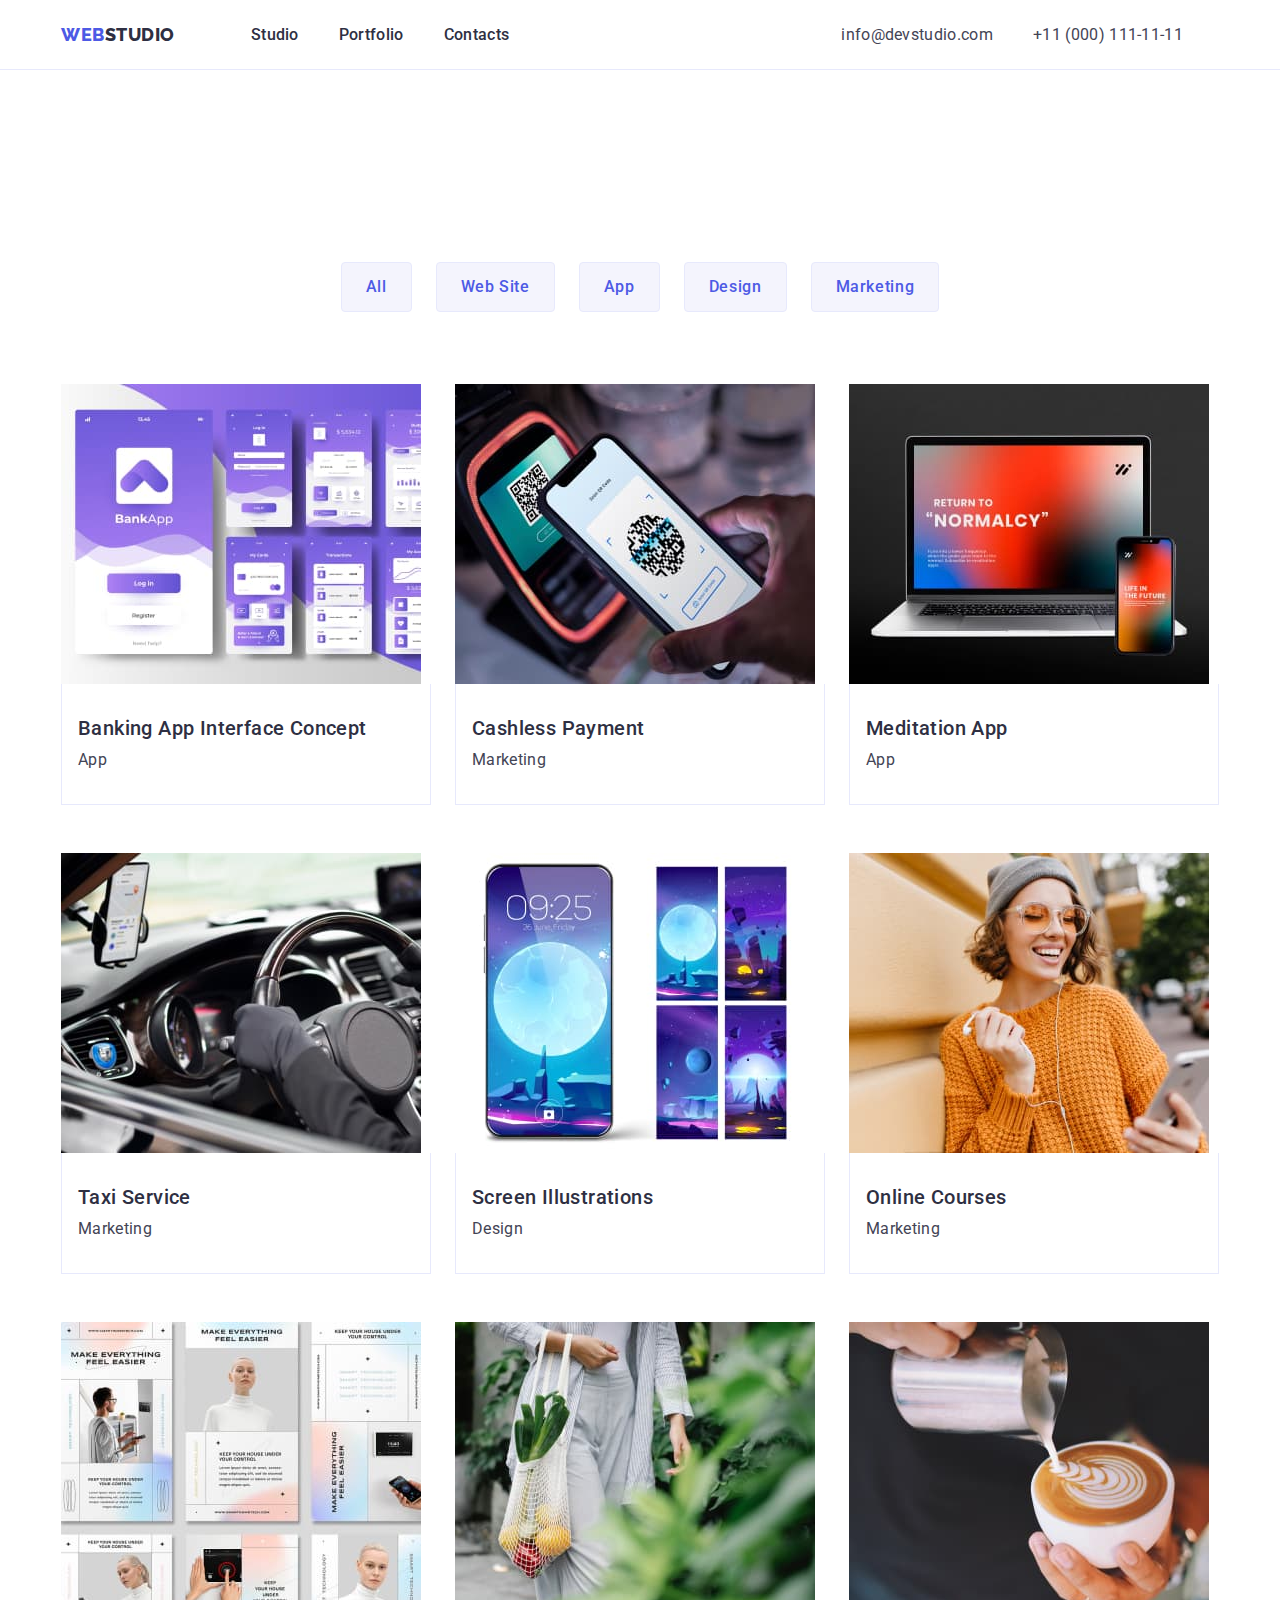
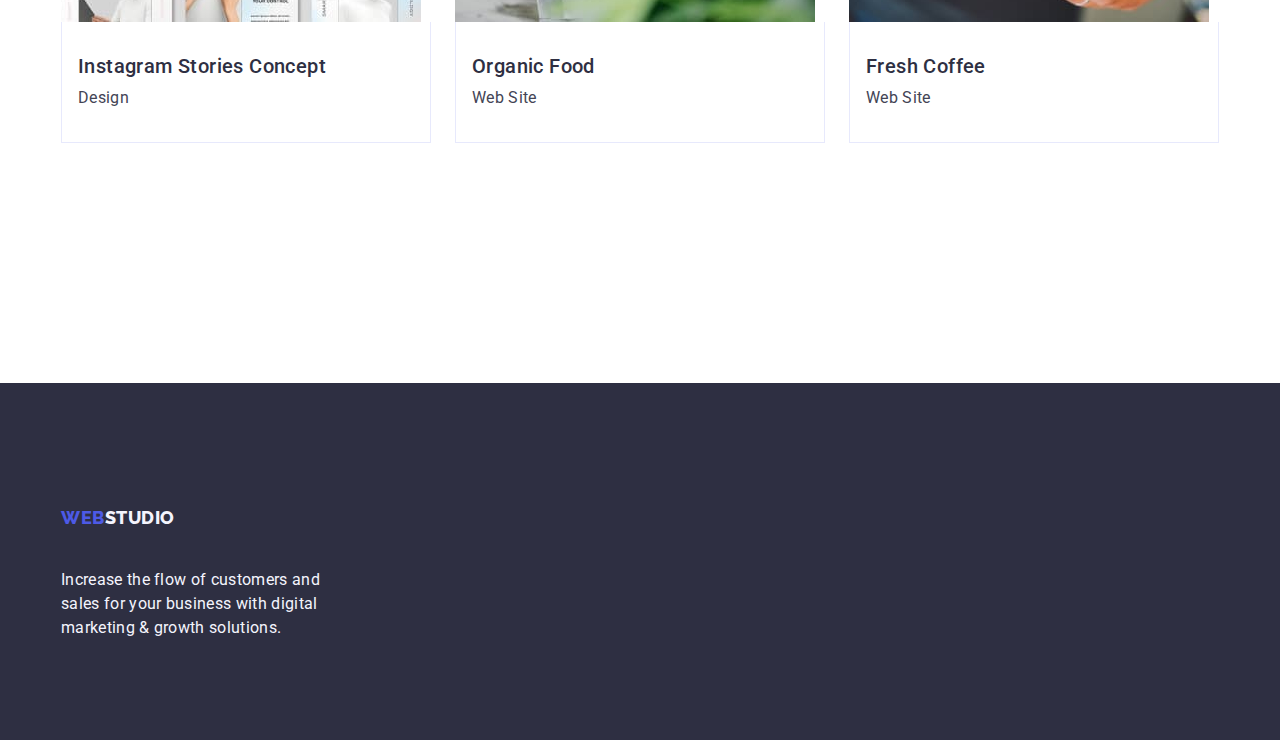
==== portfolio.html @ ff1ccc01 "Initial commit" ====
<!DOCTYPE html>
<html lang="en">
  <head>
    <meta charset="UTF-8" />
    <meta name="viewport" content="width=device-width, initial-scale=1.0" />
    <title>Document</title>
    <link rel="preconnect" href="https://fonts.googleapis.com" />
    <link rel="preconnect" href="https://fonts.gstatic.com" crossorigin />
    <link
      href="https://fonts.googleapis.com/css2?family=Raleway:wght@900&family=Roboto:wght@400;500;700;900&display=swap"
      rel="stylesheet"
    />
    <link rel="stylesheet" href="https://cdnjs.cloudflare.com/ajax/libs/modern-normalize/2.0.0/modern-normalize.min.css"
    integrity="sha512-4xo8blKMVCiXpTaLzQSLSw3KFOVPWhm/TRtuPVc4WG6kUgjH6J03IBuG7JZPkcWMxJ5huwaBpOpnwYElP/m6wg=="
    crossorigin="anonymous" referrerpolicy="no-referrer" />
    <link rel="stylesheet" href="./css/styles.css" />
  </head>

  <body>
    <header class="header">
      <div class="container list">
        <nav class="list">
          <a class="link logo" href="./index.html"
            >Web<span class="logo-text">Studio</span>
          </a>
          <ul class="header-list list">
            <li class="header-item">
              <a class="link header-link" href="./index.html">Studio</a>
            </li>
            <li class="header-item">
              <a class="link header-link" href="./portfolio.html">Portfolio</a>
            </li>
            <li class="header-item">
              <a class="link header-link" href="">Contacts</a>
            </li>
          </ul>
        </nav>
        <address class="contacts">
          <ul class="contacts-list list">
            <li class="contacts-item">
              <a class="link contacts-link" href="mailto:info@devstudio.com"
                >info@devstudio.com</a
              >
            </li>
            <li class="contacts-item">
              <a class="link contacts-link" href="tel:+110001111111"
                >+11 (000) 111-11-11</a
              >
            </li>
          </ul>
        </address>
      </div>
    </header>
    <main>
      <section class="mainsec">
        <div class="container">
          <h1 class="hide visually-hidden">test</h1>
          <ul class="list filters-list">
            <li><button type="button" class="filters-btn">All</button></li>
            <li><button type="button" class="filters-btn">Web Site</button></li>
            <li><button type="button" class="filters-btn">App</button></li>
            <li><button type="button" class="filters-btn">Design</button></li>
            <li>
              <button type="button" class="filters-btn">Marketing</button>
            </li>
          </ul>

          <ul class="cards-list list">
            <li class="cards-item">
              <a class="cards-link link" href="">
                <img
                  src="./images/portfolio1.jpg"
                  width="360"
                  height="300"
                  alt="App Interface Concept"
                />
                <div class="container-item">
                  <h2 class="cards-title">Banking App Interface Concept</h2>
                  <p class="cards-text">App</p>
                </div>
              </a>
            </li>
            <li class="cards-item">
              <a class="cards-link link" href="">
                <img
                  src="./images/portfolio2.jpg"
                  width="360"
                  height="300"
                  alt="Cashless Payment"
                />
                <div class="container-item">
                  <h2 class="cards-title">Cashless Payment</h2>
                  <p class="cards-text">Marketing</p>
                </div>
              </a>
            </li>
            <li class="cards-item">
              <a class="cards-link link" href="">
                <img
                  src="./images/portfolio3.jpg"
                  width="360"
                  height="300"
                  alt="Meditation App"
                />
                <div class="container-item">
                  <h2 class="cards-title">Meditation App</h2>
                  <p class="cards-text">App</p>
                </div>
              </a>
            </li>
            <li class="cards-item">
              <a class="cards-link link" href="">
                <img
                  src="./images/portfolio4.jpg"
                  width="360"
                  height="300"
                  alt="Taxi Service"
                />
                <div class="container-item">
                  <h2 class="cards-title">Taxi Service</h2>
                  <p class="cards-text">Marketing</p>
                </div>
              </a>
            </li>
            <li class="cards-item">
              <a class="cards-link link" href="">
                <img
                  src="./images/portfolio5.jpg"
                  width="360"
                  height="300"
                  alt="Screen Illustations"
                />
                <div class="container-item">
                  <h2 class="cards-title">Screen Illustrations</h2>
                  <p class="cards-text">Design</p>
                </div>
              </a>
            </li>
            <li class="cards-item">
              <a class="cards-link link" href="">
                <img
                  src="./images/portfolio6.jpg"
                  width="360"
                  height="300"
                  alt="Online Courses"
                />
                <div class="container-item">
                  <h2 class="cards-title">Online Courses</h2>
                  <p class="cards-text">Marketing</p>
                </div>
              </a>
            </li>
            <li class="cards-item">
              <a class="cards-link link" href="">
                <img
                  src="./images/portfolio7.jpg"
                  width="360"
                  height="300"
                  alt="Instagram Stories Concept"
                />
                <div class="container-item">
                  <h2 class="cards-title">Instagram Stories Concept</h2>
                  <p class="cards-text">Design</p>
                </div>
              </a>
            </li>
            <li class="cards-item">
              <a class="cards-link link" href="">
                <img
                  src="./images/portfolio8.jpg"
                  width="360"
                  height="300"
                  alt="Organic Food"
                />
                <div class="container-item">
                  <h2 class="cards-title">Organic Food</h2>
                  <p class="cards-text">Web Site</p>
                </div>
              </a>
            </li>
            <li class="cards-item">
              <a class="cards-link link" href="">
                <img
                  src="./images/portfolio9.jpg"
                  width="360"
                  height="300"
                  alt="Fresh Coffee"
                />
                <div class="container-item">
                  <h2 class="cards-title">Fresh Coffee</h2>
                  <p class="cards-text">Web Site</p>
                </div>
              </a>
            </li>
          </ul>
        </div>
      </section>
    </main>

    <footer class="footer">
      <div class="container">
        <a class="link logo footer-logo" href="./index.html"
          >Web<span class="footer-logo-text">Studio</span>
        </a>
        <p class="footer-text">
          Increase the flow of customers and sales for your business with
          digital marketing & growth solutions.
        </p>
      </div>
    </footer>
  </body>
</html>
---- css/styles.css ----
* {
  margin: 0;
  padding: 0;
}

img {
  display: block;
}

body {
  font-family: "Roboto", sans-serif;
  font-size: 16px;
  color: #434455;
  background-color: var(--WHITE);
}

:root {
  --iris: #4d5ae5;
  --NAVY-BLUE: #2e2f42;
  --WHITE: #fff;
  --SLATE: #434455;
  --CLOUD: #f4f4fd;
  --hover-link: #404bbf;
  --CORNFLOWER: #e7e9fc;
}

.link {
  text-decoration: none;
  padding: 24px 0;
}

.list {
  list-style: none;
  display: flex;
  align-items: center;

}

/*HEADER*/
.header {
  background-color: white;
  text-align: center;
  
  border-bottom: 1px solid var(--CORNFLOWER);
}


.container {
  width: 100%;
  max-width: 1158px;
  margin: 0 auto;
  padding: 0 15px;
}


.logo {
  color: var(--iris);
  font-family: Raleway;
  font-size: 18px;
  font-style: normal;
  font-weight: 800;
  line-height: 1.17;
  letter-spacing: 0.54px;
  text-transform: uppercase;
  font-family: "Raleway", sans-serif;
  margin-right: 76px;
  padding: 24px 0;

}

.logo-text {
  color: var(--NAVY-BLUE);
}

.header-list {
  gap: 40px;
  margin-right: 332px;
}

.header-link:hover,
.header-link:focus {
  color: var(--hover-link);
}

.header-link {
  color: var(--NAVY-BLUE);
  font-family: Roboto;
  font-size: 16px;
  font-style: normal;
  font-weight: 500;
  line-height: 24px;
  letter-spacing: 0.32px;
}

.contacts {
  font-style: normal;
}

.contacts-link:hover,
.contacts-link:focus {
  color: var(--hover-link);
}

.contacts-link {
  color: var(--SLATE);
  font-family: Roboto;
  font-size: 16px;
  font-style: normal;
  font-weight: 400;
  line-height: 24px;
  letter-spacing: 0.32px;
}

.contacts-list {
  gap: 40px;
}

/*SECTION 1*/

.hero {
  background-color: var(--NAVY-BLUE);
  padding: 188px 0;
}

.hero-container {
  display: flex;
  flex-direction: column;
  align-items: center;
}

.hero-text {
  color: var(--WHITE);
  text-align: center;
  font-family: Roboto;
  font-size: 56px;
  font-style: normal;
  font-weight: 700;
  line-height: 1.07;
  letter-spacing: 1.12px;
  max-width: 496px;
  margin-bottom: 48px;
}

.hero-btn {
  color: var(--WHITE);
  font-family: "Roboto", sans-serif;
  font-size: 16px;
  font-style: normal;
  font-weight: 500;
  line-height: 24px;
  letter-spacing: 0.64px;
  background-color: var(--iris);
  cursor: pointer;
  padding: 16px 32px;
  border-radius: 4px;
  border: none;
  min-width: 169px;
}

.hero-btn:hover,
.hero-btn:focus {
  background-color: var(--hover-link);
}

/*Section 2*/

.page-info-list {
  gap: 24px;
}

.page-info {
  background-color: var(--WHITE);
  padding: 120px 0px;
}

.page-info-title {
  margin-bottom: 8px;
}


.visually-hidden {
  position: absolute;
  width: 1px;
  height: 1px;
  margin: -1px;
  border: 0;
  padding: 0;
  white-space: nowrap;
  clip-path: inset(100%);
  clip: rect(0 0 0 0);
  overflow: hidden;
}




.page-info-item {
  width: calc((100% - 72px) / 4);
}

.page-info-item-title {
  color: var(--NAVY-BLUE);
  font-family: Roboto;
  font-size: 20px;
  font-style: normal;
  font-weight: 500;
  line-height: 24px;
  letter-spacing: 0.4px;
  margin-bottom: 8px;
}

.page-info-item-dscr {
  color: var(--SLATE);
  font-family: Roboto;
  font-size: 16px;
  font-style: normal;
  font-weight: 400;
  line-height: 24px;
  letter-spacing: 0.32px;
}

/*Section 3*/

.wwd-info {
  background-color: var(--WHITE);
  padding-bottom: 120px;
}

.wwd-info-title {
  color: var(--NAVY-BLUE);
  text-align: center;
  font-family: Roboto;
  font-size: 36px;
  font-style: normal;
  font-weight: 700;
  line-height: 1.11;
  letter-spacing: 0.72px;
  text-transform: capitalize;
  margin-bottom: 72px;
}

.wwd-info-list {
  background-color: var(--WHITE);
  gap: 24px;
}

.wwd-info-item{
  width: calc((100% - 48px) / 3);
}
/*Section 4*/

.our-team {
  background-color: var(--CLOUD);
  padding: 120px 0;
}

.our-team-title {
  color: var(--NAVY-BLUE);
  text-align: center;
  font-family: Roboto;
  font-size: 36px;
  font-style: normal;
  font-weight: 700;
  line-height: 1.11;
  letter-spacing: 0.02em;
  text-transform: capitalize;
  margin-bottom: 72px;
  
}

.our-team-list {
  gap: 24px;
}


.our-team-item {
  background-color: var(--WHITE);
  width: calc((100% - 24px * 3) / 4);
  border-radius: 0px 0px 4px 4px;
  box-shadow: 0px 2px 1px 0px rgba(46, 47, 66, 0.08),
    0px 1px 1px 0px rgba(46, 47, 66, 0.16),
    0px 1px 6px 0px rgba(46, 47, 66, 0.08);
}

.our-team-item-title {
  color: var(--NAVY-BLUE);
  text-align: center;
  font-family: Roboto;
  font-size: 20px;
  font-style: normal;
  font-weight: 500;
  line-height: 24px;
  letter-spacing: 0.4px;
  margin-bottom: 8px;
}

.our-team-item-dscr {
  color: var(--SLATE, #434455);
  text-align: center;
  font-family: Roboto;
  font-size: 16px;
  font-style: normal;
  font-weight: 400;
  line-height: 24px;
  letter-spacing: 0.32px;
}

/*FOOTER*/

.footer {
  background-color: var(--NAVY-BLUE);
  padding: 100px 0;
}

.footer-logo {
  margin-bottom: 16px;
  display: inline-block;
}

.footer-logo-text {
  color: var(--CLOUD);
}

.footer-text {
  color: var(--CLOUD, #f4f4fd);
  font-family: Roboto;
  font-size: 16px;
  font-style: normal;
  font-weight: 400;
  line-height: 24px;
  letter-spacing: 0.32px;
  width: 264px;
}

/*MAIN PORTFOLIO*/
.filters-btn {
  font-family: "Roboto", sans-serif;
  font-weight: 500;
  font-size: 16px;
  line-height: 1.5;
  letter-spacing: 0.04em;
  color: var(--iris);
  background-color: var(--CLOUD);
  cursor: pointer;
  padding: 12px 24px;
  border-radius: 4px;
  border: 1px solid var(--CORNFLOWER, #e7e9fc);
  background: var(--CLOUD, #f4f4fd);
  align-items: center;
  margin-top: 96px;
}

.filters-btn:hover,
.filters-btn:focus {
  color: var(--WHITE);
  background-color: var(--hover-link);
  border: 1px solid transparent;
}

.filters-list {
  border-radius: 4px;
  background: var(--OCEAN);
  align-items: center;
  justify-content: center;

  gap: 24px;
  margin-bottom: 72px;
}

/*MAIN CARDS*/

.cards-title {
  font-weight: 500;
  font-size: 20px;
  line-height: 1.2;
  letter-spacing: 0.02em;
  color: var(--NAVY-BLUE);
  margin-bottom: 8px;
}

.cards-text {
  line-height: 1.5;
  letter-spacing: 0.02em;
  color: var(--SLATE);
}

.cards-list {
  gap: 48px 24px;
  flex-wrap: wrap;
  margin-bottom: 120px;
}

.cards-item {
  width: calc((100% - 24px * 2) / 3);
}

.container-item {
  padding: 32px 16px;
  border: 1px solid var(--CORNFLOWER);
  border-top: none;
}


.container-item-team{
  padding: 32px 0;
}
/*PORTFOLIO SECTION*/


.mainsec{
  padding-top: 96px; padding-bottom: 120px; 

}
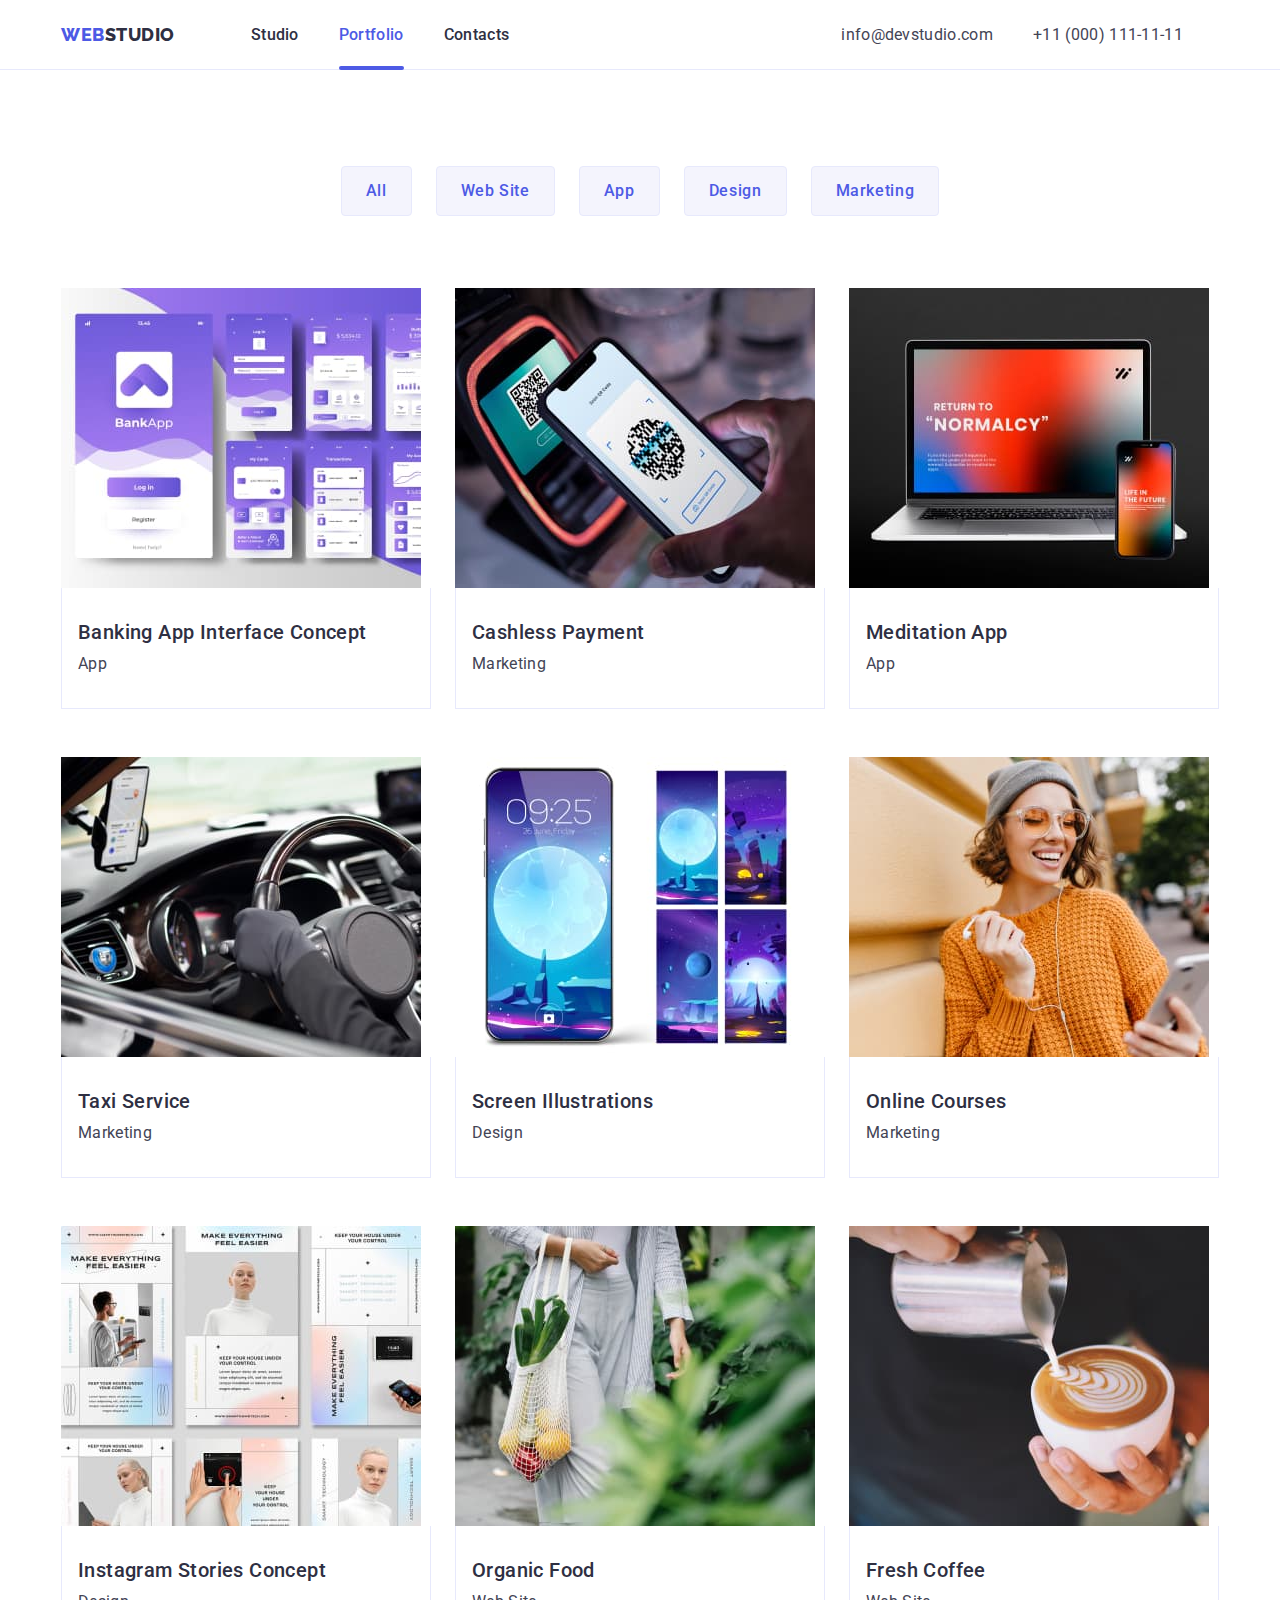
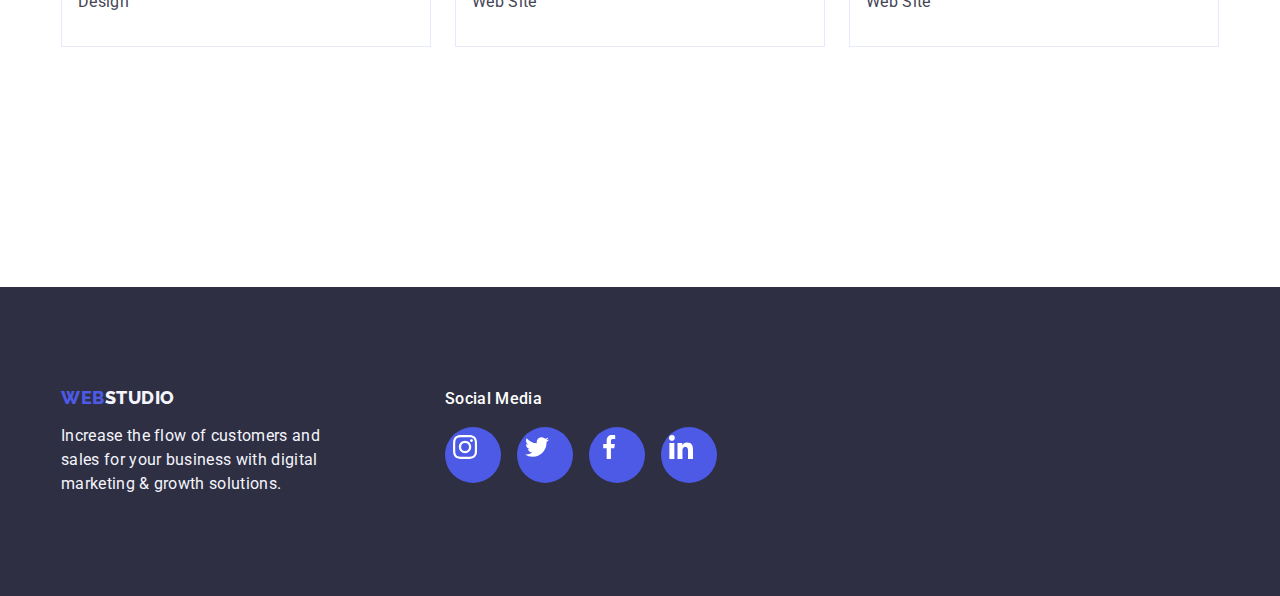
==== commit 98b3927c: "hw4" ====
--- a/portfolio.html
+++ b/portfolio.html
@@ -10,9 +10,13 @@
       href="https://fonts.googleapis.com/css2?family=Raleway:wght@900&family=Roboto:wght@400;500;700;900&display=swap"
       rel="stylesheet"
     />
-    <link rel="stylesheet" href="https://cdnjs.cloudflare.com/ajax/libs/modern-normalize/2.0.0/modern-normalize.min.css"
-    integrity="sha512-4xo8blKMVCiXpTaLzQSLSw3KFOVPWhm/TRtuPVc4WG6kUgjH6J03IBuG7JZPkcWMxJ5huwaBpOpnwYElP/m6wg=="
-    crossorigin="anonymous" referrerpolicy="no-referrer" />
+    <link
+      rel="stylesheet"
+      href="https://cdnjs.cloudflare.com/ajax/libs/modern-normalize/2.0.0/modern-normalize.min.css"
+      integrity="sha512-4xo8blKMVCiXpTaLzQSLSw3KFOVPWhm/TRtuPVc4WG6kUgjH6J03IBuG7JZPkcWMxJ5huwaBpOpnwYElP/m6wg=="
+      crossorigin="anonymous"
+      referrerpolicy="no-referrer"
+    />
     <link rel="stylesheet" href="./css/styles.css" />
   </head>
 
@@ -25,10 +29,12 @@
           </a>
           <ul class="header-list list">
             <li class="header-item">
-              <a class="link header-link" href="./index.html">Studio</a>
+              <a class="header-link link" href="./index.html">Studio</a>
             </li>
             <li class="header-item">
-              <a class="link header-link" href="./portfolio.html">Portfolio</a>
+              <a class="header-hover link header-link" href="./portfolio.html"
+                >Portfolio</a
+              >
             </li>
             <li class="header-item">
               <a class="link header-link" href="">Contacts</a>
@@ -68,12 +74,20 @@
           <ul class="cards-list list">
             <li class="cards-item">
               <a class="cards-link link" href="">
-                <img
-                  src="./images/portfolio1.jpg"
-                  width="360"
-                  height="300"
-                  alt="App Interface Concept"
-                />
+                <div class="cards-folder">
+                  <img
+                    src="./images/portfolio1.jpg"
+                    width="360"
+                    height="300"
+                    alt="App Interface Concept"
+                  />
+                  <p class="cards-folder-text">
+                    14 Stylish and User-Friendly App Design Concepts · Task
+                    Manager App · Calorie Tracker App · Exotic Fruit Ecommerce
+                    App · Cloud Storage App
+                  </p>
+                </div>
+
                 <div class="container-item">
                   <h2 class="cards-title">Banking App Interface Concept</h2>
                   <p class="cards-text">App</p>
@@ -82,12 +96,19 @@
             </li>
             <li class="cards-item">
               <a class="cards-link link" href="">
-                <img
-                  src="./images/portfolio2.jpg"
-                  width="360"
-                  height="300"
-                  alt="Cashless Payment"
-                />
+                <div class="cards-folder">
+                  <img
+                    src="./images/portfolio2.jpg"
+                    width="360"
+                    height="300"
+                    alt="Cashless Payment"
+                  />
+                  <p class="cards-folder-text">
+                    14 Stylish and User-Friendly App Design Concepts · Task
+                    Manager App · Calorie Tracker App · Exotic Fruit Ecommerce
+                    App · Cloud Storage App
+                  </p>
+                </div>
                 <div class="container-item">
                   <h2 class="cards-title">Cashless Payment</h2>
                   <p class="cards-text">Marketing</p>
@@ -96,12 +117,19 @@
             </li>
             <li class="cards-item">
               <a class="cards-link link" href="">
-                <img
-                  src="./images/portfolio3.jpg"
-                  width="360"
-                  height="300"
-                  alt="Meditation App"
-                />
+                <div class="cards-folder">
+                  <img
+                    src="./images/portfolio3.jpg"
+                    width="360"
+                    height="300"
+                    alt="Meditation App"
+                  />
+                  <p class="cards-folder-text">
+                    14 Stylish and User-Friendly App Design Concepts · Task
+                    Manager App · Calorie Tracker App · Exotic Fruit Ecommerce
+                    App · Cloud Storage App
+                  </p>
+                </div>
                 <div class="container-item">
                   <h2 class="cards-title">Meditation App</h2>
                   <p class="cards-text">App</p>
@@ -110,12 +138,19 @@
             </li>
             <li class="cards-item">
               <a class="cards-link link" href="">
-                <img
-                  src="./images/portfolio4.jpg"
-                  width="360"
-                  height="300"
-                  alt="Taxi Service"
-                />
+                <div class="cards-folder">
+                  <img
+                    src="./images/portfolio4.jpg"
+                    width="360"
+                    height="300"
+                    alt="Taxi Service"
+                  />
+                  <p class="cards-folder-text">
+                    14 Stylish and User-Friendly App Design Concepts · Task
+                    Manager App · Calorie Tracker App · Exotic Fruit Ecommerce
+                    App · Cloud Storage App
+                  </p>
+                </div>
                 <div class="container-item">
                   <h2 class="cards-title">Taxi Service</h2>
                   <p class="cards-text">Marketing</p>
@@ -124,12 +159,19 @@
             </li>
             <li class="cards-item">
               <a class="cards-link link" href="">
-                <img
-                  src="./images/portfolio5.jpg"
-                  width="360"
-                  height="300"
-                  alt="Screen Illustations"
-                />
+                <div class="cards-folder">
+                  <img
+                    src="./images/portfolio5.jpg"
+                    width="360"
+                    height="300"
+                    alt="Screen Illustations"
+                  />
+                  <p class="cards-folder-text">
+                    14 Stylish and User-Friendly App Design Concepts · Task
+                    Manager App · Calorie Tracker App · Exotic Fruit Ecommerce
+                    App · Cloud Storage App
+                  </p>
+                </div>
                 <div class="container-item">
                   <h2 class="cards-title">Screen Illustrations</h2>
                   <p class="cards-text">Design</p>
@@ -138,12 +180,19 @@
             </li>
             <li class="cards-item">
               <a class="cards-link link" href="">
-                <img
-                  src="./images/portfolio6.jpg"
-                  width="360"
-                  height="300"
-                  alt="Online Courses"
-                />
+                <div class="cards-folder">
+                  <img
+                    src="./images/portfolio6.jpg"
+                    width="360"
+                    height="300"
+                    alt="Online Courses"
+                  />
+                  <p class="cards-folder-text">
+                    14 Stylish and User-Friendly App Design Concepts · Task
+                    Manager App · Calorie Tracker App · Exotic Fruit Ecommerce
+                    App · Cloud Storage App
+                  </p>
+                </div>
                 <div class="container-item">
                   <h2 class="cards-title">Online Courses</h2>
                   <p class="cards-text">Marketing</p>
@@ -152,12 +201,19 @@
             </li>
             <li class="cards-item">
               <a class="cards-link link" href="">
-                <img
-                  src="./images/portfolio7.jpg"
-                  width="360"
-                  height="300"
-                  alt="Instagram Stories Concept"
-                />
+                <div class="cards-folder">
+                  <img
+                    src="./images/portfolio7.jpg"
+                    width="360"
+                    height="300"
+                    alt="Instagram Stories Concept"
+                  />
+                  <p class="cards-folder-text">
+                    14 Stylish and User-Friendly App Design Concepts · Task
+                    Manager App · Calorie Tracker App · Exotic Fruit Ecommerce
+                    App · Cloud Storage App
+                  </p>
+                </div>
                 <div class="container-item">
                   <h2 class="cards-title">Instagram Stories Concept</h2>
                   <p class="cards-text">Design</p>
@@ -166,12 +222,19 @@
             </li>
             <li class="cards-item">
               <a class="cards-link link" href="">
-                <img
-                  src="./images/portfolio8.jpg"
-                  width="360"
-                  height="300"
-                  alt="Organic Food"
-                />
+                <div class="cards-folder">
+                  <img
+                    src="./images/portfolio8.jpg"
+                    width="360"
+                    height="300"
+                    alt="Organic Food"
+                  />
+                  <p class="cards-folder-text">
+                    14 Stylish and User-Friendly App Design Concepts · Task
+                    Manager App · Calorie Tracker App · Exotic Fruit Ecommerce
+                    App · Cloud Storage App
+                  </p>
+                </div>
                 <div class="container-item">
                   <h2 class="cards-title">Organic Food</h2>
                   <p class="cards-text">Web Site</p>
@@ -180,12 +243,19 @@
             </li>
             <li class="cards-item">
               <a class="cards-link link" href="">
-                <img
-                  src="./images/portfolio9.jpg"
-                  width="360"
-                  height="300"
-                  alt="Fresh Coffee"
-                />
+                <div class="cards-folder">
+                  <img
+                    src="./images/portfolio9.jpg"
+                    width="360"
+                    height="300"
+                    alt="Fresh Coffee"
+                  />
+                  <p class="cards-folder-text">
+                    14 Stylish and User-Friendly App Design Concepts · Task
+                    Manager App · Calorie Tracker App · Exotic Fruit Ecommerce
+                    App · Cloud Storage App
+                  </p>
+                </div>
                 <div class="container-item">
                   <h2 class="cards-title">Fresh Coffee</h2>
                   <p class="cards-text">Web Site</p>
@@ -198,14 +268,41 @@
     </main>
 
     <footer class="footer">
-      <div class="container">
-        <a class="link logo footer-logo" href="./index.html"
-          >Web<span class="footer-logo-text">Studio</span>
-        </a>
-        <p class="footer-text">
-          Increase the flow of customers and sales for your business with
-          digital marketing & growth solutions.
-        </p>
+      <div class="container footer-container">
+        <div class="footer-section1">
+          <a class="link logo footer-logo" href="./index.html"
+            >Web<span class="footer-logo-text">Studio</span>
+          </a>
+          <p class="footer-text">
+            Increase the flow of customers and sales for your business with
+            digital marketing & growth solutions.
+          </p>
+        </div>
+        <div class="footer-section2">
+          <p class="footer-section2-title">Social Media</p>
+          <ul class="footer-section2-list list">
+            <li class="footer-section2-item">
+              <svg class="footer-section2-icon" width="24" height="24">
+                <use href="./images/icons.svg#icon-instagram-2"></use>
+              </svg>
+            </li>
+            <li class="footer-section2-item">
+              <svg class="footer-section2-icon" width="24" height="24">
+                <use href="./images/icons.svg#icon-twitter-1"></use>
+              </svg>
+            </li>
+            <li class="footer-section2-item">
+              <svg class="footer-section2-icon" width="24" height="24">
+                <use href="./images/icons.svg#icon-facebook-1"></use>
+              </svg>
+            </li>
+            <li class="footer-section2-item">
+              <svg class="footer-section2-icon" width="24" height="24">
+                <use href="./images/icons.svg#icon-linkedin-1"></use>
+              </svg>
+            </li>
+          </ul>
+        </div>
       </div>
     </footer>
   </body>
--- a/css/styles.css
+++ b/css/styles.css
@@ -22,6 +22,9 @@
   --CLOUD: #f4f4fd;
   --hover-link: #404bbf;
   --CORNFLOWER: #e7e9fc;
+  --NAVY-BLUE-modal: rgba(46, 47, 66, 0.4);
+  --GREEN: #31d0aa;
+  --LIGHT-SLATE: #8e8f99;
 }
 
 .link {
@@ -33,17 +36,72 @@
   list-style: none;
   display: flex;
   align-items: center;
-
+}
+
+.is-hidden {
+  display: none;
+}
+
+.modal {
+  width: 408px;
+  height: 584px;
+  flex-shrink: 0;
+  border-radius: 4px;
+  background: var(--DAIRY, #fcfcfc);
+  box-shadow: 0px 2px 1px 0px rgba(0, 0, 0, 0.2),
+    0px 1px 3px 0px rgba(0, 0, 0, 0.12), 0px 1px 1px 0px rgba(0, 0, 0, 0.14);
+}
+
+.modal-svg {
+}
+
+.backdrop {
+  position: fixed;
+  top: 0;
+  left: 0;
+  width: 100%;
+  height: 100%;
+  background-color: var(--NAVY-BLUE-modal);
+}
+
+.modal {
+  position: absolute;
+  top: 50%;
+  left: 50%;
+  transform: translate(-50%, -50%);
+}
+
+.modal-btn {
+  position: absolute;
+  right: 24px;
+  top: 24px;
+  padding: 0;
+  border-radius: 50%;
+  width: 24px;
+  height: 24px;
+  background-color: var(--CORNFLOWER);
+  border: 1px solid rgba(0, 0, 0, 0.1);
 }
 
 /*HEADER*/
 .header {
   background-color: white;
   text-align: center;
-  
+
   border-bottom: 1px solid var(--CORNFLOWER);
 }
 
+.header-hover::after {
+  content: "";
+  height: 4px;
+  width: 100%;
+  background-color: var(--iris);
+  border-radius: 2px;
+  display: flex;
+  position: absolute;
+  bottom: -2px;
+  left: 0;
+}
 
 .container {
   width: 100%;
@@ -51,7 +109,6 @@
   margin: 0 auto;
   padding: 0 15px;
 }
-
 
 .logo {
   color: var(--iris);
@@ -65,7 +122,6 @@
   font-family: "Raleway", sans-serif;
   margin-right: 76px;
   padding: 24px 0;
-
 }
 
 .logo-text {
@@ -90,6 +146,11 @@
   font-weight: 500;
   line-height: 24px;
   letter-spacing: 0.32px;
+  position: relative;
+}
+
+.header-hover {
+  color: var(--iris);
 }
 
 .contacts {
@@ -120,6 +181,16 @@
 .hero {
   background-color: var(--NAVY-BLUE);
   padding: 188px 0;
+  background-image: linear-gradient(
+      rgba(46, 47, 66, 0.7),
+      rgba(46, 47, 66, 0.7)
+    ),
+    url(../images/hero-office.jpg);
+  background-repeat: no-repeat;
+  background-size: cover;
+  background-position: center;
+  max-width: 1440px;
+  margin: 0 auto;
 }
 
 .hero-container {
@@ -164,6 +235,16 @@
 
 /*Section 2*/
 
+.info-svg-container {
+  background-color: var(--CLOUD);
+  padding: 24px 100px;
+  display: flex;
+  align-items: center;
+  justify-content: center;
+  margin-bottom: 8px;
+  border-radius: 4px;
+}
+
 .page-info-list {
   gap: 24px;
 }
@@ -176,7 +257,6 @@
 .page-info-title {
   margin-bottom: 8px;
 }
-
 
 .visually-hidden {
   position: absolute;
@@ -191,9 +271,6 @@
   overflow: hidden;
 }
 
-
-
-
 .page-info-item {
   width: calc((100% - 72px) / 4);
 }
@@ -244,10 +321,41 @@
   gap: 24px;
 }
 
-.wwd-info-item{
+.wwd-info-item {
   width: calc((100% - 48px) / 3);
 }
 /*Section 4*/
+
+.our-team-info-svg {
+  background-color: var(--iris);
+  height: 40px;
+  width: 40px;
+  border-radius: 100px;
+  display: flex;
+  justify-content: center;
+  align-items: center;
+  gap: 24px;
+  transition: background-color 250ms cubic-bezier(0.4, 0, 0.2, 1);
+}
+
+.our-team-info-svg:hover {
+  background-color: var(--hover-link);
+}
+
+.team-svg {
+  fill: white;
+}
+
+.our-team-svg {
+  display: flex;
+  height: auto;
+  flex-direction: row;
+  justify-content: center;
+  align-items: center;
+  gap: 24px;
+  list-style: none;
+  margin-top: 8px;
+}
 
 .our-team {
   background-color: var(--CLOUD);
@@ -265,13 +373,11 @@
   letter-spacing: 0.02em;
   text-transform: capitalize;
   margin-bottom: 72px;
-  
 }
 
 .our-team-list {
   gap: 24px;
 }
-
 
 .our-team-item {
   background-color: var(--WHITE);
@@ -305,7 +411,60 @@
   letter-spacing: 0.32px;
 }
 
+/*SECTION 5*/
+
+.customers-info {
+  padding: 120px 0;
+}
+
+.customers-title {
+  color: var(--NAVY-BLUE);
+  text-align: center;
+  font-size: 36px;
+  font-weight: 700;
+  line-height: 40px;
+  letter-spacing: 0.72px;
+  text-transform: capitalize;
+  margin-bottom: 72px;
+}
+
+.customers-list {
+  gap: 24px;
+}
+
+.customers-item {
+  height: 88px;
+  width: calc((100% - 5 * 24px) / 6);
+}
+
+.customers-link {
+  width: 100%;
+  height: 100%;
+  border: 1px solid var(--LIGHT-SLATE);
+  border-radius: 4px;
+  display: flex;
+  align-items: center;
+  justify-content: center;
+  color: var(--LIGHT-SLATE);
+}
+
+.customers-svg {
+  margin: 16px 32px;
+  display: block;
+  fill: currentColor;
+}
+
+.customers-link:hover {
+  border-color: #404bbf;
+  color: #404bbf;
+}
+
 /*FOOTER*/
+
+.footer-container {
+  display: flex;
+  gap: 120px;
+}
 
 .footer {
   background-color: var(--NAVY-BLUE);
@@ -315,6 +474,7 @@
 .footer-logo {
   margin-bottom: 16px;
   display: inline-block;
+  padding: 0;
 }
 
 .footer-logo-text {
@@ -330,6 +490,36 @@
   line-height: 24px;
   letter-spacing: 0.32px;
   width: 264px;
+}
+
+.footer-section2-title {
+  color: var(--WHITE);
+  font-size: 16px;
+  font-weight: 500;
+  line-height: 24px;
+  letter-spacing: 0.32px;
+  margin-bottom: 16px;
+}
+
+.footer-section2-list {
+  gap: 16px;
+}
+
+.footer-section2-item {
+  border-radius: 50%;
+  padding: 8px;
+  background-color: var(--iris);
+  width: 40px;
+  height: 40px;
+  cursor: pointer;
+}
+
+.footer-section2-item:hover {
+  background-color: var(--GREEN);
+}
+
+.footer-section2-icon {
+  fill: var(--WHITE);
 }
 
 /*MAIN PORTFOLIO*/
@@ -347,7 +537,6 @@
   border: 1px solid var(--CORNFLOWER, #e7e9fc);
   background: var(--CLOUD, #f4f4fd);
   align-items: center;
-  margin-top: 96px;
 }
 
 .filters-btn:hover,
@@ -400,14 +589,34 @@
   border-top: none;
 }
 
-
-.container-item-team{
+.container-item-team {
   padding: 32px 0;
 }
+
+.cards-folder {
+  position: relative;
+  overflow: hidden;
+}
+
+.cards-folder-text {
+  position: absolute;
+  transform: translateY(100%);
+  padding: 40px 32px;
+  top: 0;
+  background-color: var(--iris);
+  color: var(--CLOUD);
+  width: 100%;
+  height: 100%;
+  transition: transform 250ms cubic-bezier(0.4, 0, 0.2, 1);
+}
+
+.cards-link:hover .cards-folder-text {
+  transform: translateY(0%);
+}
+
 /*PORTFOLIO SECTION*/
 
-
-.mainsec{
-  padding-top: 96px; padding-bottom: 120px; 
-
-}+.mainsec {
+  padding-top: 96px;
+  padding-bottom: 120px;
+}
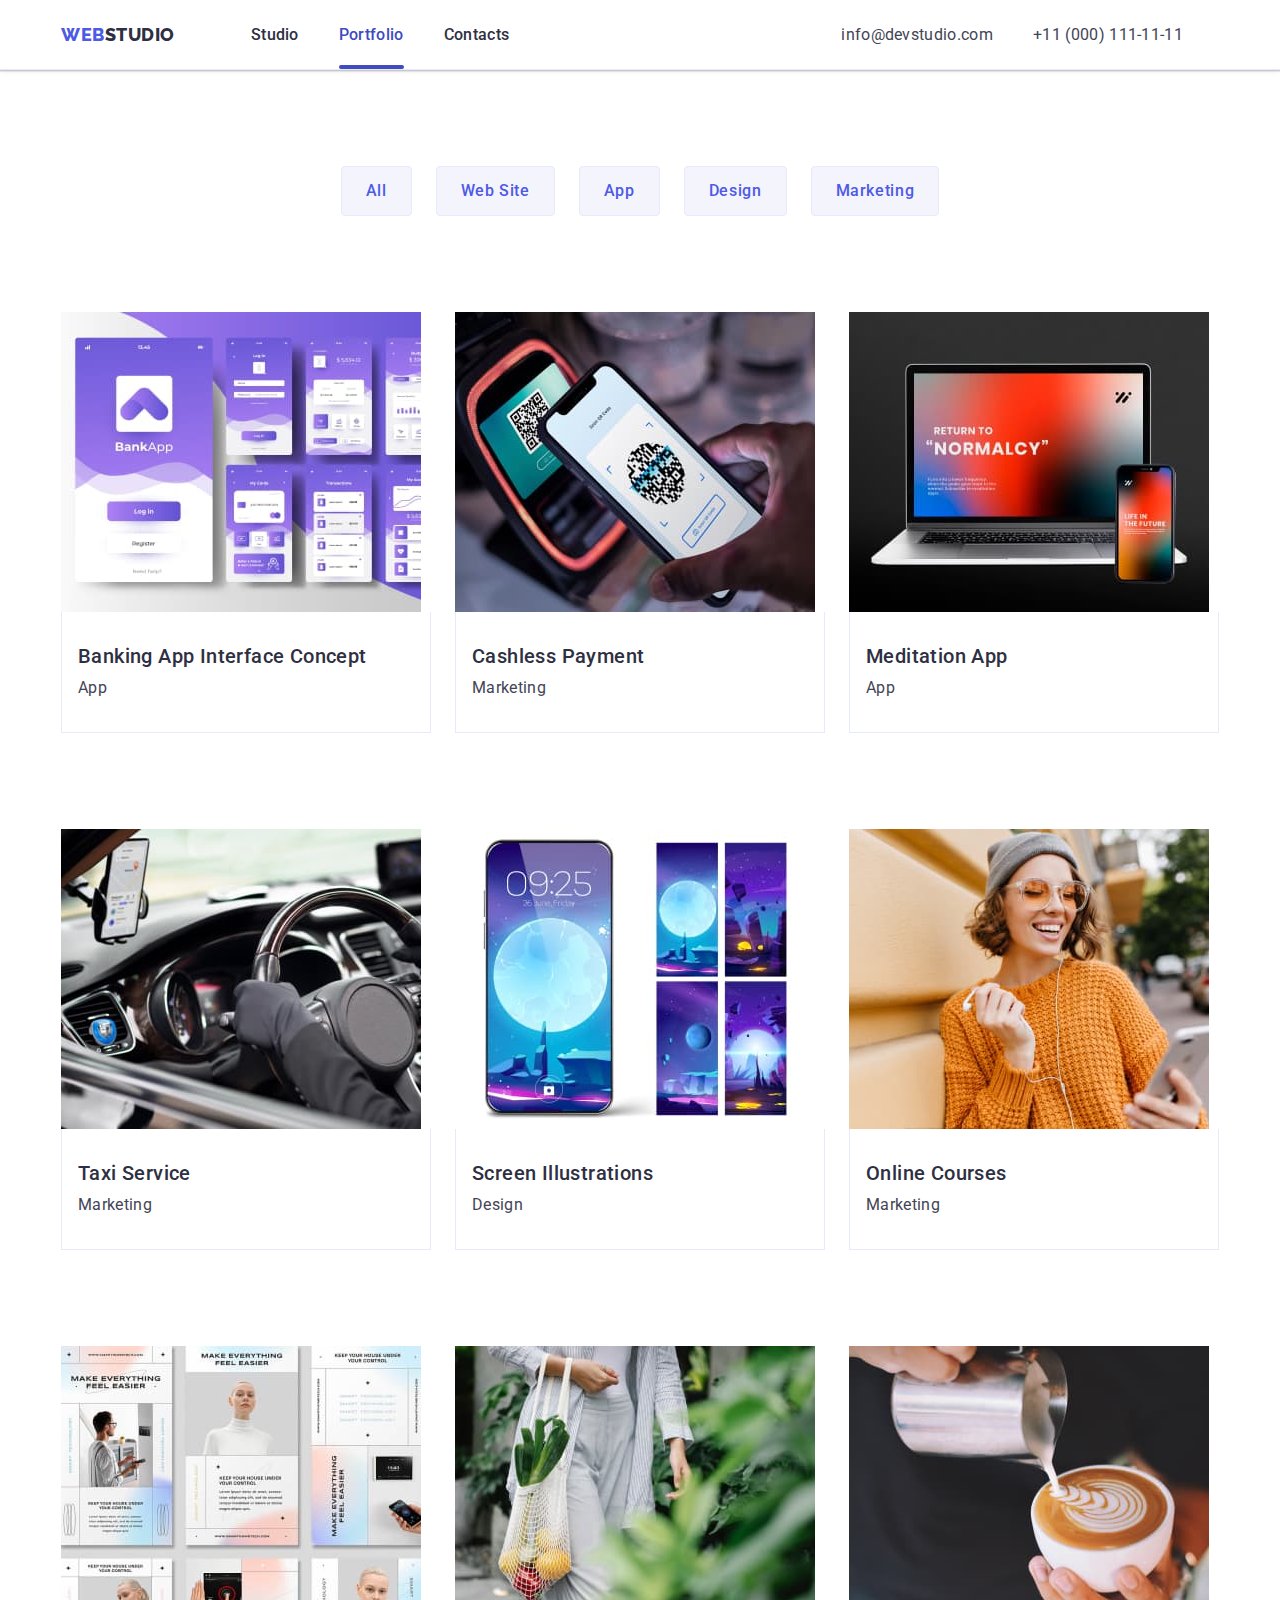
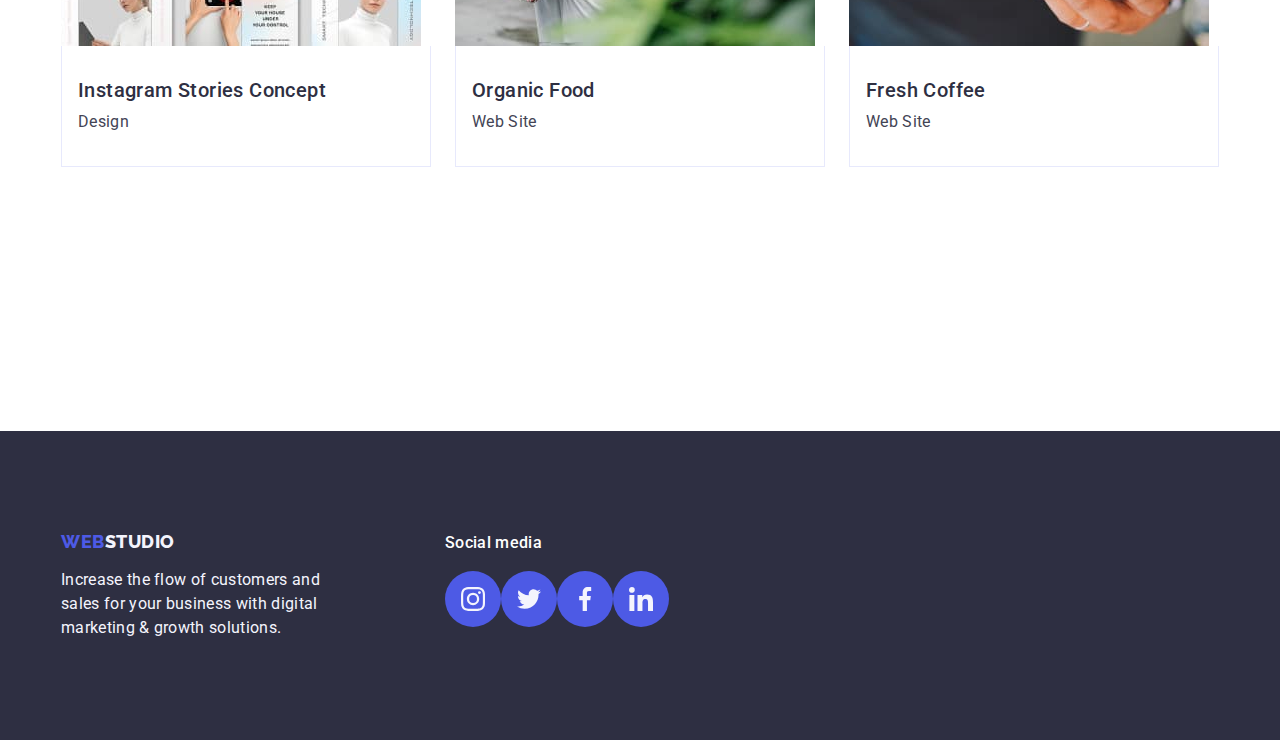
==== commit c9387bbe: "hw4 3" ====
--- a/portfolio.html
+++ b/portfolio.html
@@ -269,7 +269,7 @@
 
     <footer class="footer">
       <div class="container footer-container">
-        <div class="footer-section1">
+        <div class="footer-section-one">
           <a class="link logo footer-logo" href="./index.html"
             >Web<span class="footer-logo-text">Studio</span>
           </a>
@@ -278,28 +278,36 @@
             digital marketing & growth solutions.
           </p>
         </div>
-        <div class="footer-section2">
-          <p class="footer-section2-title">Social Media</p>
-          <ul class="footer-section2-list list">
-            <li class="footer-section2-item">
-              <svg class="footer-section2-icon" width="24" height="24">
-                <use href="./images/icons.svg#icon-instagram-2"></use>
-              </svg>
-            </li>
-            <li class="footer-section2-item">
-              <svg class="footer-section2-icon" width="24" height="24">
-                <use href="./images/icons.svg#icon-twitter-1"></use>
-              </svg>
-            </li>
-            <li class="footer-section2-item">
-              <svg class="footer-section2-icon" width="24" height="24">
-                <use href="./images/icons.svg#icon-facebook-1"></use>
-              </svg>
-            </li>
-            <li class="footer-section2-item">
-              <svg class="footer-section2-icon" width="24" height="24">
-                <use href="./images/icons.svg#icon-linkedin-1"></use>
-              </svg>
+        <div class="footer-section-two">
+          <p class="footer-section-two-title">Social media</p>
+          <ul class="footer-section-two-list list">
+            <li class="footer-section-two-item">
+              <a href="" class="footer-section-two-link">
+                <svg class="footer-section-two-icon" width="24" height="24">
+                  <use href="./images/icons.svg#icon-instagram-2"></use>
+                </svg>
+              </a>
+            </li>
+            <li class="footer-section-two-item">
+              <a href="" class="footer-section-two-link">
+                <svg class="footer-section-two-icon" width="24" height="24">
+                  <use href="./images/icons.svg#icon-twitter-1"></use>
+                </svg>
+              </a>
+            </li>
+            <li class="footer-section-two-item">
+              <a href="" class="footer-section-two-link">
+                <svg class="footer-section-two-icon" width="24" height="24">
+                  <use href="./images/icons.svg#icon-facebook-1"></use>
+                </svg>
+              </a>
+            </li>
+            <li class="footer-section-two-item">
+              <a href="" class="footer-section-two-link">
+                <svg class="footer-section-two-icon" width="24" height="24">
+                  <use href="./images/icons.svg#icon-linkedin-1"></use>
+                </svg>
+              </a>
             </li>
           </ul>
         </div>
--- a/css/styles.css
+++ b/css/styles.css
@@ -39,20 +39,29 @@
 }
 
 .is-hidden {
-  display: none;
+  opacity: 0;
+  visibility: hidden;
+  pointer-events: none;
 }
 
 .modal {
   width: 408px;
-  height: 584px;
+  min-height: 584px;
   flex-shrink: 0;
   border-radius: 4px;
   background: var(--DAIRY, #fcfcfc);
   box-shadow: 0px 2px 1px 0px rgba(0, 0, 0, 0.2),
     0px 1px 3px 0px rgba(0, 0, 0, 0.12), 0px 1px 1px 0px rgba(0, 0, 0, 0.14);
+  transition: transform 250ms cubic-bezier(0.4, 0, 0.2, 1);
 }
 
 .modal-svg {
+  transition: fill 250ms cubic-bezier(0.4, 0, 0.2, 1);
+}
+
+.modal-btn:hover .modal.svg,
+.modal-btn:focus .modal.svg {
+  fill: var(--WHITE);
 }
 
 .backdrop {
@@ -62,6 +71,8 @@
   width: 100%;
   height: 100%;
   background-color: var(--NAVY-BLUE-modal);
+  transition: opacity 250ms cubic-bezier(0.4, 0, 0.2, 1),
+    visibility 250ms cubic-bezier(0.4, 0, 0.2, 1);
 }
 
 .modal {
@@ -81,13 +92,26 @@
   height: 24px;
   background-color: var(--CORNFLOWER);
   border: 1px solid rgba(0, 0, 0, 0.1);
+  display: flex;
+  align-items: center;
+  justify-content: center;
+  cursor: pointer;
+  transition: background-color 250ms cubic-bezier(0.4, 0, 0.2, 1),
+    border 250ms cubic-bezier(0.4, 0, 0.2, 1);
+}
+
+.modal-btn:hover,
+.modal-btn:focus {
+  background-color: var(--hover-link);
+  border: none;
 }
 
 /*HEADER*/
 .header {
   background-color: white;
   text-align: center;
-
+  box-shadow: 0px 2px 1px rgba(46, 47, 66, 0.08),
+    0px 1px 1px rgba(46, 47, 66, 0.16), 0px 1px 6px rgba(46, 47, 66, 0.08);
   border-bottom: 1px solid var(--CORNFLOWER);
 }
 
@@ -95,11 +119,11 @@
   content: "";
   height: 4px;
   width: 100%;
-  background-color: var(--iris);
+  background-color: var(--hover-link);
   border-radius: 2px;
   display: flex;
   position: absolute;
-  bottom: -2px;
+  bottom: -1px;
   left: 0;
 }
 
@@ -147,10 +171,11 @@
   line-height: 24px;
   letter-spacing: 0.32px;
   position: relative;
+  transition: color 250ms cubic-bezier(0.4, 0, 0.2, 1);
 }
 
 .header-hover {
-  color: var(--iris);
+  color: var(--hover-link);
 }
 
 .contacts {
@@ -170,6 +195,7 @@
   font-weight: 400;
   line-height: 24px;
   letter-spacing: 0.32px;
+  transition: color 250ms cubic-bezier(0.4, 0, 0.2, 1);
 }
 
 .contacts-list {
@@ -226,6 +252,7 @@
   border-radius: 4px;
   border: none;
   min-width: 169px;
+  transition: background-color 250ms cubic-bezier(0.4, 0, 0.2, 1);
 }
 
 .hero-btn:hover,
@@ -326,24 +353,24 @@
 }
 /*Section 4*/
 
-.our-team-info-svg {
+.our-team-link {
   background-color: var(--iris);
   height: 40px;
   width: 40px;
-  border-radius: 100px;
+  border-radius: 50%;
   display: flex;
   justify-content: center;
   align-items: center;
-  gap: 24px;
   transition: background-color 250ms cubic-bezier(0.4, 0, 0.2, 1);
 }
 
-.our-team-info-svg:hover {
+.our-team-link:hover,
+.our-team-link:focus {
   background-color: var(--hover-link);
 }
 
 .team-svg {
-  fill: white;
+  fill: var(--CLOUD);
 }
 
 .our-team-svg {
@@ -422,10 +449,10 @@
   text-align: center;
   font-size: 36px;
   font-weight: 700;
-  line-height: 40px;
   letter-spacing: 0.72px;
   text-transform: capitalize;
   margin-bottom: 72px;
+  line-height: 1.11;
 }
 
 .customers-list {
@@ -446,6 +473,8 @@
   align-items: center;
   justify-content: center;
   color: var(--LIGHT-SLATE);
+  transition: border-color 250ms cubic-bezier(0.4, 0, 0.2, 1),
+    color 250ms cubic-bezier(0.4, 0, 0.2, 1);
 }
 
 .customers-svg {
@@ -454,16 +483,21 @@
   fill: currentColor;
 }
 
-.customers-link:hover {
-  border-color: #404bbf;
-  color: #404bbf;
+.customers-link:hover,
+.customers-link:focus {
+  border-color: var(--hover-link);
+  color: var(--hover-link);
 }
 
 /*FOOTER*/
 
 .footer-container {
   display: flex;
-  gap: 120px;
+  align-items: baseline;
+}
+
+.footer-section-one {
+  margin-right: 120px;
 }
 
 .footer {
@@ -492,7 +526,7 @@
   width: 264px;
 }
 
-.footer-section2-title {
+.footer-section-two-title {
   color: var(--WHITE);
   font-size: 16px;
   font-weight: 500;
@@ -501,25 +535,35 @@
   margin-bottom: 16px;
 }
 
-.footer-section2-list {
+.footer-section-two-list {
   gap: 16px;
 }
 
-.footer-section2-item {
+.footer-section-two-item {
+  width: 40px;
+  height: 40px;
+}
+
+.footer-section-two-link {
   border-radius: 50%;
+  display: flex;
+  align-items: center;
+  justify-content: center;
   padding: 8px;
   background-color: var(--iris);
-  width: 40px;
-  height: 40px;
+  width: 100%;
+  height: 100%;
   cursor: pointer;
-}
-
-.footer-section2-item:hover {
+  transition: background-color 250ms cubic-bezier(0.4, 0, 0.2, 1);
+}
+
+.footer-section-two-link:hover,
+.footer-section-two-link:focus {
   background-color: var(--GREEN);
 }
 
-.footer-section2-icon {
-  fill: var(--WHITE);
+.footer-section-two-icon {
+  fill: var(--CLOUD);
 }
 
 /*MAIN PORTFOLIO*/
@@ -537,10 +581,16 @@
   border: 1px solid var(--CORNFLOWER, #e7e9fc);
   background: var(--CLOUD, #f4f4fd);
   align-items: center;
+  transition: color 250ms cubic-bezier(0.4, 0, 0.2, 1),
+    background-color 250ms cubic-bezier(0.4, 0, 0.2, 1),
+    border-color 250ms cubic-bezier(0.4, 0, 0.2, 1),
+    box-shadow 250ms cubic-bezier(0.4, 0, 0.2, 1);
 }
 
 .filters-btn:hover,
 .filters-btn:focus {
+  box-shadow: 0px 3px 1px rgba(0, 0, 0, 0.1), 0px 2px 1px rgba(0, 0, 0, 0.08),
+    0px 2px 2px rgba(0, 0, 0, 0.12);
   color: var(--WHITE);
   background-color: var(--hover-link);
   border: 1px solid transparent;
@@ -557,6 +607,17 @@
 }
 
 /*MAIN CARDS*/
+
+.cards-link {
+  display: block;
+  transition: box-shadow 250ms cubic-bezier(0.4, 0, 0.2, 1);
+}
+
+.cards-link:hover,
+.cards-link:focus {
+  box-shadow: 0px 1px 6px rgba(46, 47, 66, 0.08),
+    0px 1px 1px rgba(46, 47, 66, 0.16), 0px 2px 1px rgba(46, 47, 66, 0.08);
+}
 
 .cards-title {
   font-weight: 500;
@@ -608,9 +669,12 @@
   width: 100%;
   height: 100%;
   transition: transform 250ms cubic-bezier(0.4, 0, 0.2, 1);
-}
-
-.cards-link:hover .cards-folder-text {
+  line-height: 1.5;
+  letter-spacing: 0.02em;
+}
+
+.cards-link:hover .cards-folder-text,
+.cards-link:focus .cards-folder-text {
   transform: translateY(0%);
 }
 
